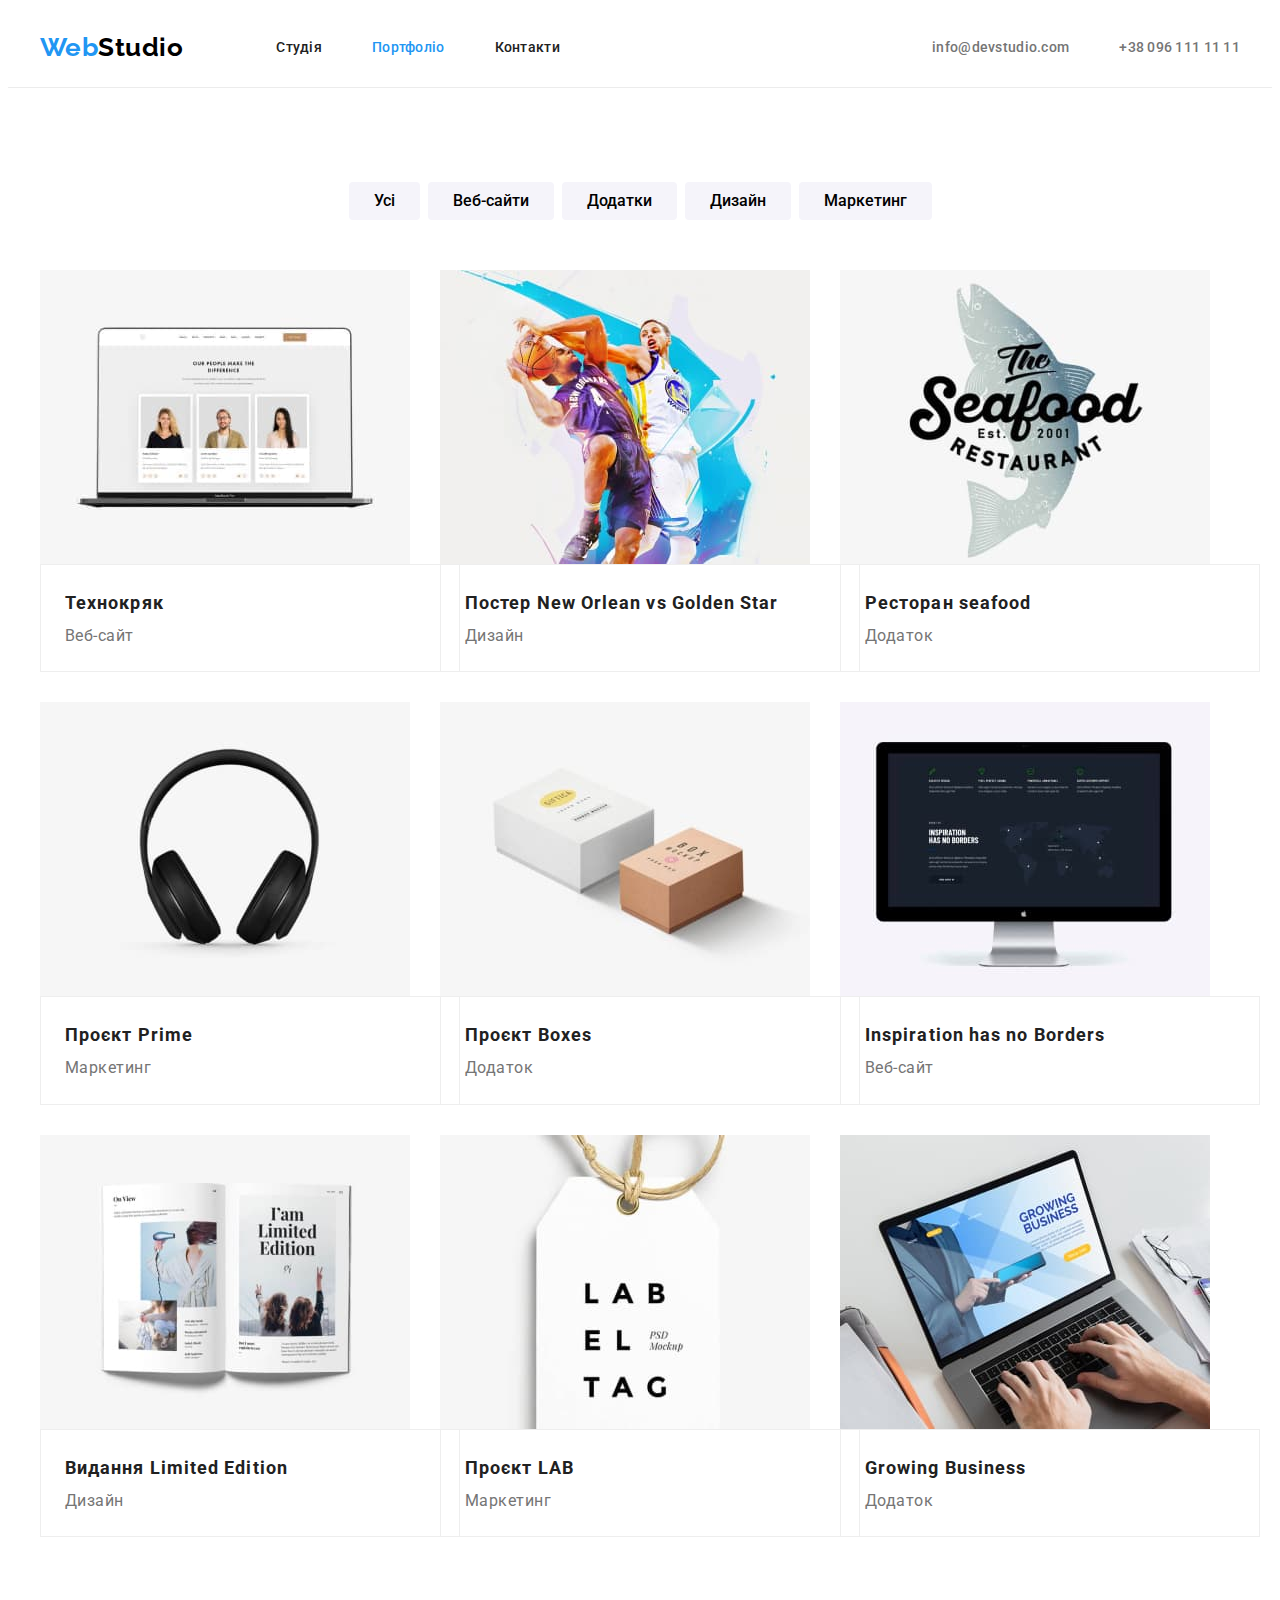
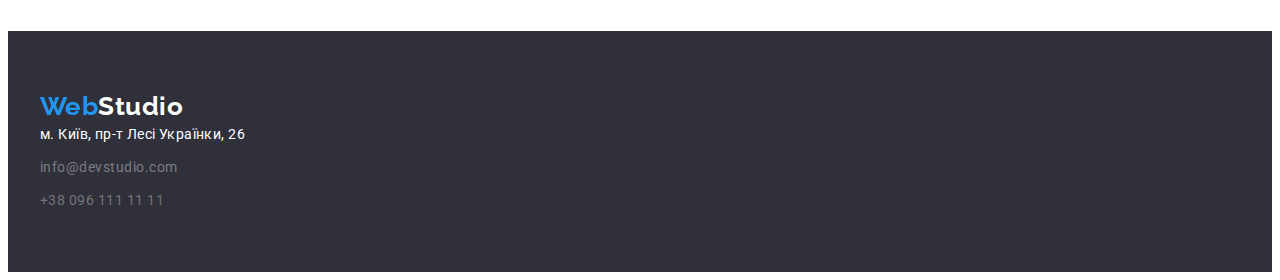
==== portfolio.html @ ef8c0874 "cloned goit-markup-hw-03" ====
<!DOCTYPE html>
<html lang="uk">

<head>
    <meta charset="UTF-8">
    <meta http-equiv="X-UA-Compatible" content="IE=edge">
    <meta name="viewport" content="width=device-width, initial-scale=1.0">
    <link rel="preconnect" href="https://fonts.googleapis.com">
    <link rel="preconnect" href="https://fonts.gstatic.com" crossorigin>
    <link rel="preconnect" href="https://fonts.googleapis.com">
    <link rel="preconnect" href="https://fonts.gstatic.com" crossorigin>
    <link
        href="https://fonts.googleapis.com/css2?family=Raleway:wght@700&family=Roboto:ital,wght@0,400;0,500;0,700;0,900;1,400&display=swap"
        rel="stylesheet">
    <link rel="stylesheet" href="https://cdnjs.cloudflare.com/ajax/libs/modern-normalize/1.1.0/modern-normalize.min.css"
        integrity="sha512-wpPYUAdjBVSE4KJnH1VR1HeZfpl1ub8YT/NKx4PuQ5NmX2tKuGu6U/JRp5y+Y8XG2tV+wKQpNHVUX03MfMFn9Q=="
        crossorigin="anonymous" referrerpolicy="no-referrer" />
    <link rel="stylesheet" href="./css/styles.css">
    <title>Головна</title>
</head>

<body>
<header>
    <div class="container main-nav">
        <!--логотип-->

        <a href="./index.html" class="logo-link"><span class="logo-blue">Web</span><span
                class="logo-black">Studio</span></a>
        <!--навігація-->

        <ul class="site-nav">
            <li class="item"><a href="./index.html">Студія</a></li>
            <li class="item"><a href="./portfolio.html" class="current">Портфоліо</a></li>
            <li class="item"><a href="">Контакти</a></li>
        </ul>
        </nav>

        <!--contacts-->

        <ul class="contacts">
            <li class="item"><a href="mailto:info@devstudio.com" class="cont-email">info@devstudio.com</a></li>
            <li class="item"><a href="tel:00380961111111" class="phone"></a>+38 096 111 11 11</li>
        </ul>
    </div>
</header>
    <main>
        <section class="section section-filter">
            <div class="container">
                <ul class="filter">
                    <li class="item"><button type="button">Усі</button></li>
                    <li class="item"><button type="button">Веб-сайти</button></li>
                    <li class="item"><button type="button">Додатки</button></li>
                    <li class="item"><button type="button">Дизайн</button></li>
                    <li class="item"><button type="button">Маркетинг</button></li>
                </ul>
                <ul class="filter-cards">
                    <li class="item">
                            <img src="./images/technocrack.jpg" alt="technocrack" width="370">
                            <div class="cards-content">
                                <h3>Технокряк</h3>
                                <p>Веб-сайт</p>
                            </div>
                    </li>
                    <li class="item">
                            <img src="./images/orleans.jpg" alt="orleans vs golden state" width="370">
                            <div class="cards-content">
                                <h3>Постер New Orlean vs Golden Star</h3>
                                <p>Дизайн</p>
                            </div>
                    </li>
                    <li class="item">
                            <img src="./images/seafood.jpg" alt="seafood" width="370">
                            <div class="cards-content">
                                <h3>Ресторан seafood</h3>
                                <p>Додаток</p>
                            </div>
                    </li>
                    <li class="item">
                            <img src="./images/prime.jpg" alt="Headphone Prime" width="370">
                            <div class="cards-content">
                                <h3>Проєкт Prime</h3>
                                <p>Маркетинг</p>
                            </div>
                    </li>
                    <li class="item">
                            <img src="./images/boxes.jpg" alt="boxes" width="370">
                            <div class="cards-content">
                                <h3>Проєкт Boxes</h3>
                                <p>Додаток</p>
                            </div>    
                    </li>
                    <li class="item">
                            <img src="./images/inspiration.jpg" alt="display" width="370">
                            <div class="cards-content">
                                <h3>Inspiration has no Borders</h3>
                                <p>Веб-сайт</p>
                            </div>
                    </li>
                    <li class="item">
                            <img src="./images/limitededition.jpg" alt="book" width="370">
                            <div class="cards-content">
                                <h3>Видання Limited Edition</h3>
                                <p>Дизайн</p>
                            </div>         
                    </li>
                    <li class="item">
                            <img src="./images/lab.jpg" alt="label" width="370">
                            <div class="cards-content">
                                <h3>Проєкт LAB</h3>
                                <p>Маркетинг</p>
                            </div>
                    </li>
                    <li class="item">
                            <img src="./images/growingbusiness.jpg" alt="laptop" width="370">
                            <div class="cards-content">
                                <h3>Growing Business</h3>
                                <p>Додаток</p>
                            </div> 
                    </li>
                </ul>
            </div>
        </section>
        
    </main>
        
            <footer class="footer footer-contacts">
                <div class="container">
                    <!--логотип-->
                    <div class="footer-info">
                        <a href="./index.html" class="logo-link"><span class="logo-blue">Web</span><span
                                class="logo-white">Studio</span></a>
                        <address class="contacts-item">
                            м. Київ, пр-т Лесі Українки, 26
                        </address>
                        <ul class="footer-contacts contacts-list">
                            <li><a href="mailto:info@devstudio.com" class="contacts-item">info@devstudio.com</a></li>
                            <li><a href="tel:00380961111111" class="contacts-item"></a>+38 096 111 11 11</li>
                        </ul>
                    </div>
                </div>
            </footer>
        
</body>   
</html>
---- css/styles.css ----
:root {
    --primary-text-color: #757575;
    --primary-title-color: #212121;
    --primary-link-color: #212121;
    --link-hover-color: #2196f3;
}
.container {
    width: 1200px;
    padding-left: 15px;
    padding-right: 15px;
    margin-left: auto;
    margin-right: auto;
}
/* Utilites */
a {
    cursor: pointer;
}
p {
    margin: 0px;
}
ul {
    margin: 0;
}
h1
h2
h3
h4
h5
h6 {
    margin: 0px;
}
img {
    display: block;
    margin: 0px;
}
.section {
    padding-bottom: 94px;
}
/* background color */
header {
    border-bottom: 1px solid #ECECEC;
}
body {
    background-color: #ffffff;
    color: var(--primary-text-color);
    font-family: Roboto, sans-serif;
    letter-spacing: 0.03em;
}
/* logo */
.logo-link {
    text-decoration: none;
    font-family: 'Raleway';
    font-style: normal;
    font-weight: 700;
    font-size: 26px;
    line-height: 1.2;
    display: inline-block;
}
.logo-blue {
    color: var(--link-hover-color);
}
.logo-black {
    color: #000000;
}
.logo-link:focus {
    color: var(--link-hover-color);
}
/* навігація */
.site-nav {
    display: flex;
    margin-left: 93px; 
    list-style: none;
    padding: 0px;
}
/* .site-nav .item {
    margin-right: 50px;
}
.site-nav .item:last-child {
    margin-right: 0px;
} */
/* .site-nav .item:not(last-child) {
    margin-right: 50px;
} */
.section {
    padding-top: 94px;
    padding-bottom: 94px;
}
.main-nav {
    display: flex;
    align-items: center;
    
}
.site-nav .item + .item {
    margin-left: 50px;
}

.site-nav a {
    display: block;
    padding-top: 32px;
    padding-bottom: 32px;
    text-decoration: none;
    color: var(--primary-link-color);
    font-weight: 500;
    font-size: 14px;
    line-height: 1.1;
    letter-spacing: 0.02em;
}
.site-nav a:hover {
    color: var(--link-hover-color);
    text-decoration: none;
}
.site-nav .current {
    color: var(--link-hover-color);
}
.site-nav a:focus {
    color:var(--link-hover-color);
}
/* contacts */
ul.contacts {
color: var(--primary-text-color);
list-style-type: none;
}

ul.contacts>li {
    font-weight: 500;
    font-size: 14px;
    line-height: 1.1;
    letter-spacing: 0.02em;
}
ul.contacts {
    display: flex;
}
ul.contacts .item + .item {
    margin-left: 50px;
}
.contacts {
    padding: 0px;
    margin: 0px;
    list-style: none;
    margin-left: auto;
}
.cont-email:hover { 
    color:var(--link-hover-color);
}
.cont-email{
    color: var(--primary-text-color);
    text-decoration: none;
}
/* hero */
.section-hero {
    padding-top: 200px;
    padding-bottom: 200px;
}
.hero h1 {
    margin-top: 0px;
    color: #ffffff;
    text-align: center;
    font-weight: 900;
    font-size: 44px;
    line-height: 1.4;
    letter-spacing: 0.06em;
    text-transform: uppercase;
    margin-bottom: 30px;
    
}
.hero {
    background-color: #2f303a;
    text-align: center;
}
.button {
    background: var(--link-hover-color);
    min-width: 216px;
    height: 50px;
    top: 430px;
    font-family: 'Roboto';
    font-weight: 700;
    font-size: 16px;
    line-height: 1.9;
    display: inline-block;
    border-radius: 4px;
    padding: 10px 34px;
    letter-spacing: 0.06em;
    color: #ffffff;
    margin: 0 auto;
    text-align: center;
    border: transparent;
    box-shadow: 0px 4px 4px rgba(0, 0, 0, 0.15);
}

/* page */
.page ul {
    /* display: inline-block; */
    justify-content: center;
    list-style-type: none;
    padding:0px;
}
.page-list {
    display: flex;
    /* flex-wrap: wrap; */
}
.page h3 {
    color: var(--primary-title-color);
    font-size: 14px;
    line-height: 1.1;
    text-transform: uppercase;
    margin-top: 0px;
    margin-bottom: 10px;
}
.page .item {
    display: inline-block;
    width: 270px;
    vertical-align: top;
    font-size: 14px;
    margin-right: 30px;
    line-height: 1.7;
}
.page-list>.item:nth-last-child(1) {
    margin-right: 0;
}

/* our activities */
.section-activities {
    padding-top: 0px;
}
.activities {
    text-align: center;
    margin-top: 0px;
    /* padding-bottom: 94px; */
}
.activities h2 {
    text-align: center;
    color: var(--primary-title-color);
    font-size: 36px;
    line-height: 1.2;
    text-align: center;
    margin-top: 0px;
    margin-bottom: 50px;
}
.activities-list {
    display: flex;
    justify-content: space-between;
    margin-top: 0;
    margin-bottom: 0;
    padding: 0;
}
.section .activities ul li {
    margin: 0;
        padding: 0;
}
.activities-list .item {
    display: inline-block;
    margin: 0;
}
/* our team */
.team {
    justify-content: center;
    text-align: center;
    padding-top: 94px;
    background-color: #F5F4FA;
}
.backgrd {
    background-color: #F5F4FA;
}
.team-cards > .item {
    background: #FFFFFF;
    /* material shadow v1 */
    box-shadow: 0px 1px 3px rgba(0, 0, 0, 0.12), 0px 1px 1px rgba(0, 0, 0, 0.14), 0px 2px 1px rgba(0, 0, 0, 0.2);
    border-radius: 0px 0px 4px 4px;
}
/* .team > .item > .img {
    display: block;
} */
.team h2, 
.team h3 {
    color: var(--primary-title-color);
    text-align: center;
    margin: 0px;
}
.team h2 {
    font-size: 36px;
    line-height: 1.2;
    text-align: center;
    margin-bottom: 50px;
}
.team h3 {
    font-weight: 500;
    font-size: 16px;
    line-height: 1.2;
    text-align: center;
    margin-bottom: 10px;
}
.team-cards {
    display: flex;
    margin: 0;
    padding: 0;
}
.team-cards .item {
    margin-right: 30px;
}
.team-cards .item:nth-child(4n) {
    margin-right: 0px;
}
.team > li {
    margin: 0;
}
.team .item {
    list-style: none;
    padding: 0;
}
.team p {
    text-align: center;
    font-size: 16px;
    line-height: 1.2;
    text-align: center;
}
.team-content {
    padding: 30px;
}
/* footer */
address {
 padding: 0px;
font-size: 14px;
line-height: 1.7;
letter-spacing: 0.03em;
font-family: 'Roboto';
font-style: normal;
font-weight: 400;
color: #FFFFFF;
}
.footer {
    background-color: #2f303a;
}
.bottom-logo {
    margin-bottom: 20px;
}
.logo-white {
    color:#ffffff
}
.footer-info {
    padding-top: 60px;
    padding-bottom: 60px;
}
.contacts-list .contacts-item {
    display: inline-block;
    text-decoration: none;
    color: #FFFFFF60;
}
.contacts-item {
    margin-bottom: 9px;
}

.footer-contacts {
    list-style-type: none;
    font-size: 14px;
    line-height: 1.7;
    margin: 0px;
    padding: 0px;
}
/* .contacts-item {
    margin-bottom: 9px;
} */

/* portfolio page */

/* filter */
.section-filter {
    padding-top: 94px;
    padding-bottom: 94px;
}
.filter {
    display: flex;
    padding: 0px;
    justify-content: center;
    /* padding-bottom: 34px; */
    /* padding-top: 94px; */
    margin: 0;
    margin-bottom: 50px;
}
.filter li {
    list-style: none;
    padding: 0px;
    margin: 0;
}
.filter button {
    font-family: 'Roboto';
    font-weight: 500;
    font-size: 16px;
    line-height: 1.6;
    background-color: #F5F4FA;
    border-radius: 4px;
    border: 0;
    padding: 6px 25px 6px 25px;
}
.filter .item + .item {
    margin-left: 8px;
}
.filter li button:hover {
    background-color: var(--link-hover-color);
    color: #FFFFFF; 
    /*shadow*/
    box-shadow: 0px 3px 1px rgba(0, 0, 0, 0.1), 0px 1px 2px rgba(0, 0, 0, 0.08), 0px 2px 2px rgba(0, 0, 0, 0.12);
}
button {
    cursor: pointer;
}
.filter-cards h3 {
    font-size: 18px;
    line-height: 2.0;
    color: var(--primary-title-color);
    letter-spacing: 0.06em;
    margin: 0;
}
.filter-cards p {
    color: var(--primary-text-color);
    font-size: 16px;
    line-height: 1.9;
}
.filter-cards {
    display: flex;
    flex-wrap: wrap;
    padding: 0;
    margin: 0;
    list-style: none;
    gap: 30px;
}

.filter-cards .item  img {
    display: block;
    margin: 0;
}
.filter-cards .item {
    width: calc((100%-60px)/3);
    padding: 0;
    margin: 0;
    width: 370px;
} 
/* .filter-cards .item:nth-child(3n) {
    margin-right: 0px;
}
.filter-cards .item:nth-last-child(-n+3) {
    margin-bottom: 0px;
} */
.item .cards-content {
    display: inline-block;
    border: 1px solid #EEEEEE;
    width: 370px;
    margin: 0px;
    padding-top: 20px;
    padding-bottom: 20px;
    padding-left: 24px;
    padding-right: 24px;
}
/* .filter-cards .item:not(:nth-last-child(-n+3)) {
    margin-bottom: 30px;
} */
/* .filter-cards .item:not(:nth-child(3n)) {
    margin-right: 30px;
} */
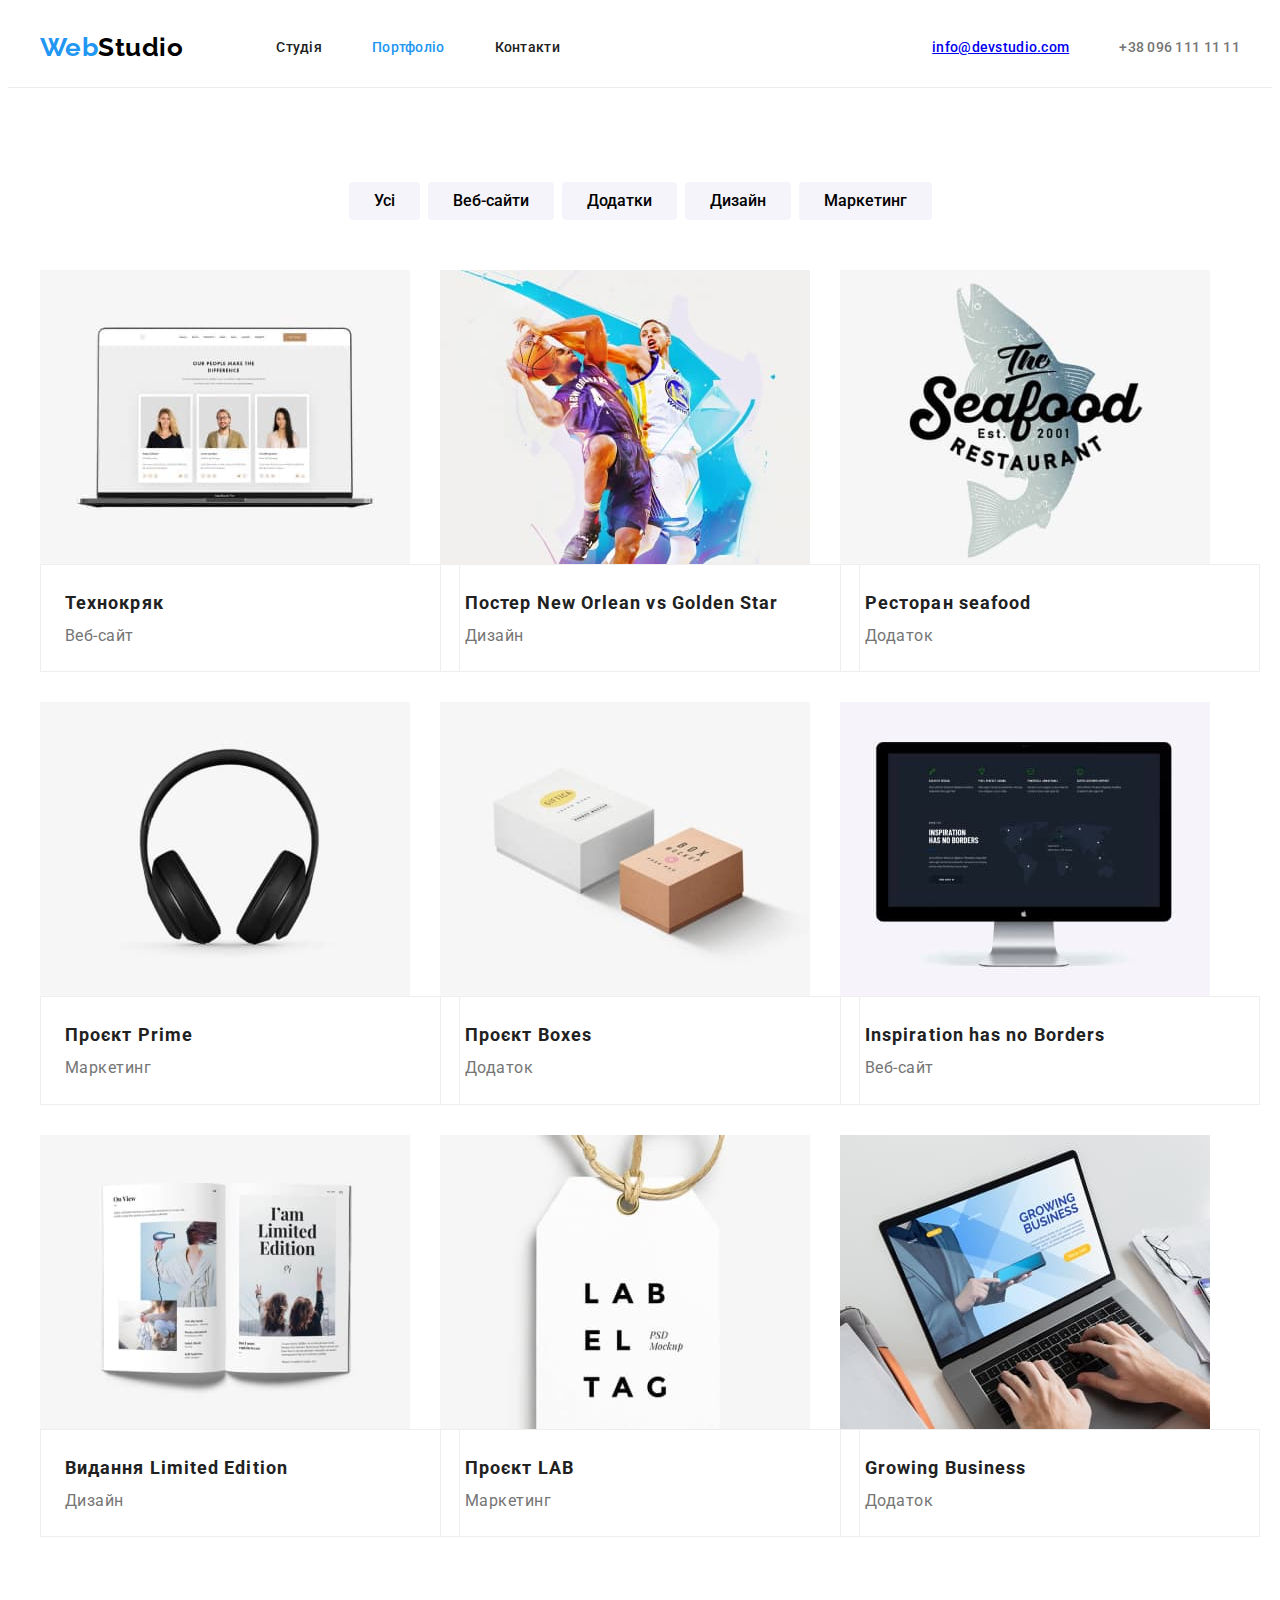
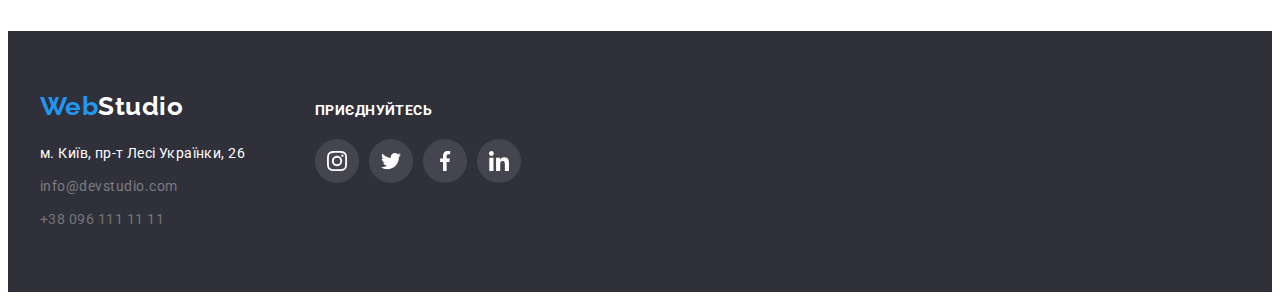
==== commit 73a0c1f3: "hw4finish" ====
--- a/portfolio.html
+++ b/portfolio.html
@@ -56,67 +56,115 @@
                 </ul>
                 <ul class="filter-cards">
                     <li class="item">
+                        <a class="card-link" href="" 
+                            rel="nofollow noopener noreferrer" 
+                            target="_blank" 
+                            aria-label="card1">
                             <img src="./images/technocrack.jpg" alt="technocrack" width="370">
                             <div class="cards-content">
                                 <h3>Технокряк</h3>
                                 <p>Веб-сайт</p>
                             </div>
-                    </li>
-                    <li class="item">
+                        </a>
+                    </li>
+                    <li class="item">
+                        <a class="card-link" href="" 
+                        rel="nofollow noopener noreferrer" 
+                        target="_blank" 
+                        aria-label="card2">
                             <img src="./images/orleans.jpg" alt="orleans vs golden state" width="370">
                             <div class="cards-content">
                                 <h3>Постер New Orlean vs Golden Star</h3>
                                 <p>Дизайн</p>
                             </div>
-                    </li>
-                    <li class="item">
+                        </a>
+                    </li>
+                    <li class="item">
+                        <a class="card-link" href="" 
+                        rel="nofollow noopener noreferrer" 
+                        target="_blank" 
+                        aria-label="card3">
                             <img src="./images/seafood.jpg" alt="seafood" width="370">
                             <div class="cards-content">
                                 <h3>Ресторан seafood</h3>
                                 <p>Додаток</p>
                             </div>
-                    </li>
-                    <li class="item">
+                        </a>
+                    </li>
+                    <li class="item">
+                        <a class="card-link" href="" 
+                        rel="nofollow noopener noreferrer" 
+                        target="_blank" 
+                        aria-label="card4">
                             <img src="./images/prime.jpg" alt="Headphone Prime" width="370">
                             <div class="cards-content">
                                 <h3>Проєкт Prime</h3>
                                 <p>Маркетинг</p>
                             </div>
-                    </li>
-                    <li class="item">
+                        </a>
+                    </li>
+                    <li class="item">
+                        <a class="card-link" 
+                            href=""
+                            rel="nofollow noopener noreferrer"
+                            target="_blank"
+                            aria-label="card5">
                             <img src="./images/boxes.jpg" alt="boxes" width="370">
                             <div class="cards-content">
                                 <h3>Проєкт Boxes</h3>
                                 <p>Додаток</p>
-                            </div>    
-                    </li>
-                    <li class="item">
+                            </div>
+                        </a>    
+                    </li>
+                    <li class="item">
+                        <a class="card-link" 
+                            href="" 
+                            rel="nofollow noopener noreferrer" 
+                            target="_blank" 
+                            aria-label="card6">
                             <img src="./images/inspiration.jpg" alt="display" width="370">
                             <div class="cards-content">
                                 <h3>Inspiration has no Borders</h3>
                                 <p>Веб-сайт</p>
                             </div>
-                    </li>
-                    <li class="item">
+                        </a>
+                    </li>
+                    <li class="item">
+                        <a class="card-link" 
+                            href="" 
+                            rel="nofollow noopener noreferrer" 
+                            target="_blank" 
+                            aria-label="card7">
                             <img src="./images/limitededition.jpg" alt="book" width="370">
                             <div class="cards-content">
                                 <h3>Видання Limited Edition</h3>
                                 <p>Дизайн</p>
-                            </div>         
-                    </li>
-                    <li class="item">
+                            </div>  
+                        </a>       
+                    </li>
+                    <li class="item">
+                        <a class="card-link" href="" 
+                            rel="nofollow noopener noreferrer" 
+                            target="_blank" 
+                            aria-label="card8">
                             <img src="./images/lab.jpg" alt="label" width="370">
                             <div class="cards-content">
                                 <h3>Проєкт LAB</h3>
                                 <p>Маркетинг</p>
                             </div>
-                    </li>
-                    <li class="item">
+                        </a>
+                    </li>
+                    <li class="item">
+                        <a class="card-link" href="" 
+                            rel="nofollow noopener noreferrer" 
+                            target="_blank" 
+                            aria-label="card9">
                             <img src="./images/growingbusiness.jpg" alt="laptop" width="370">
                             <div class="cards-content">
                                 <h3>Growing Business</h3>
                                 <p>Додаток</p>
                             </div> 
+                        </a>
                     </li>
                 </ul>
             </div>
@@ -124,22 +172,60 @@
         
     </main>
         
-            <footer class="footer footer-contacts">
-                <div class="container">
-                    <!--логотип-->
-                    <div class="footer-info">
-                        <a href="./index.html" class="logo-link"><span class="logo-blue">Web</span><span
-                                class="logo-white">Studio</span></a>
-                        <address class="contacts-item">
-                            м. Київ, пр-т Лесі Українки, 26
-                        </address>
-                        <ul class="footer-contacts contacts-list">
-                            <li><a href="mailto:info@devstudio.com" class="contacts-item">info@devstudio.com</a></li>
-                            <li><a href="tel:00380961111111" class="contacts-item"></a>+38 096 111 11 11</li>
-                        </ul>
-                    </div>
+        <footer class="footer footer-contacts">
+            <div class="container footer-container">
+                <!--логотип-->
+                <div class="footer-info">
+                    <a href="./index.html" class="logo-link bottom-logo"><span class="logo-blue">Web</span><span
+                            class="logo-white">Studio</span></a>
+                    <address class="contacts-item">
+                        м. Київ, пр-т Лесі Українки, 26
+                    </address>
+                    <ul class="footer-contacts contacts-list">
+                        <li><a href="mailto:info@devstudio.com" class="contacts-item">info@devstudio.com</a></li>
+                        <li><a href="tel:00380961111111" class="contacts-item"></a>+38 096 111 11 11</li>
+                    </ul>
+        
                 </div>
-            </footer>
-        
-</body>   
-</html>+                <div class="footer-socials">
+                    <strong class="join">приєднуйтесь</strong>
+                    <ul class="footer-social-list">
+                        <li class="social-item">
+                            <a href="#" class="social-link-footer">
+                                <svg class="icon-social" width="20" height="20">
+                                    <use href="./images/icons.svg#icon-instagram-2">
+                                    </use>
+                                </svg>
+                            </a>
+                        </li>
+                        <li class="social-item">
+                            <a href="#" class="social-link-footer">
+                                <svg class="icon-social" width="20" height="20">
+                                    <use href="./images/icons.svg#icon-twitter-1">
+                                    </use>
+                                </svg>
+                            </a>
+                        </li>
+                        <li class="social-item">
+                            <a href="#" class="social-link-footer">
+                                <svg class="icon-social" width="20" height="20">
+                                    <use href="./images/icons.svg#icon-facebook-1">
+                                    </use>
+                                </svg>
+                            </a>
+                        </li>
+                        <li class="social-item">
+                            <a href="#" class="social-link-footer">
+                                <svg class="icon-social" width="20" height="20">
+                                    <use href="./images/icons.svg#icon-linkedin-1">
+                                    </use>
+                                </svg>
+                            </a>
+                        </li>
+                    </ul>
+                </div>
+            </div>
+        </footer>
+        </body>
+        
+        </html>--- a/css/styles.css
+++ b/css/styles.css
@@ -20,6 +20,7 @@
 }
 ul {
     margin: 0;
+    list-style: none;
 }
 h1
 h2
@@ -134,18 +135,36 @@
     margin-left: 50px;
 }
 .contacts {
+    justify-content: center;
     padding: 0px;
     margin: 0px;
     list-style: none;
     margin-left: auto;
 }
-.cont-email:hover { 
-    color:var(--link-hover-color);
-}
-.cont-email{
+
+
+.cont-links {
     color: var(--primary-text-color);
     text-decoration: none;
-}
+    display: flex;
+}
+.cont-links:hover {
+    color: var(--link-hover-color);
+}
+.cont-links:focus {
+    color: var(--link-hover-color);
+}
+.icons-contact {
+    display: block;
+    text-align: center; 
+    fill: currentColor;
+    margin-right: 10px; 
+}
+.cont-links:hover .icons-contact,
+.cont-links:focus .icons-contact {
+    fill: var(--link-hover-color);
+}
+
 /* hero */
 .section-hero {
     padding-top: 200px;
@@ -164,7 +183,16 @@
     
 }
 .hero {
-    background-color: #2f303a;
+    max-width: 1600px;
+    background-color: #2F303A;
+    background-image: linear-gradient(
+        to bottom,
+        rgba(47, 48, 58, 0.4), 
+        rgba(47, 48, 58, 0.4)), 
+        url(../images/bckgrd.jpeg);
+    background-repeat: no-repeat;
+    background-size: cover;
+    background-position: center;
     text-align: center;
 }
 .button {
@@ -188,6 +216,17 @@
 }
 
 /* page */
+/* .icon-page {
+    outline: auto;
+} */
+.icons-page {
+    display: flex;
+    background-color: #F5F4FA;
+    justify-content: center;
+    height: 120px;
+    align-items: center;
+    margin-bottom: 30px;
+}
 .page ul {
     /* display: inline-block; */
     justify-content: center;
@@ -217,6 +256,10 @@
 .page-list>.item:nth-last-child(1) {
     margin-right: 0;
 }
+.icons-page {
+    --color1: #212121;
+    --color2: #2196F3;
+}
 
 /* our activities */
 .section-activities {
@@ -245,7 +288,7 @@
 }
 .section .activities ul li {
     margin: 0;
-        padding: 0;
+    padding: 0;
 }
 .activities-list .item {
     display: inline-block;
@@ -312,20 +355,129 @@
     font-size: 16px;
     line-height: 1.2;
     text-align: center;
+    margin-bottom: 16px;
 }
 .team-content {
     padding: 30px;
 }
+.social-list {
+    display: flex;
+    align-items: center;
+    justify-content: center;
+    padding: 0;
+    gap: 10px;
+}
+.social-link {
+    display: flex;
+    padding: 12px;
+    width: 44px;
+    height: 44px;
+    background-color: #ffffff;
+    color:#AFB1B8;
+    border-radius: 50%;
+    align-items: center;
+    justify-content: center;
+}
+.social-link:hover,
+.social-link:focus {
+    background-color: #2196F3;
+}
+.icon-social {
+    fill:currentColor;
+}
+.social-link:hover .icon-social,
+.social-link:focus .icon-social {
+    fill: #ffffff;
+}
+
+/* Customers */
+.customers h2 {
+    font-weight: 700;
+    font-size: 36px;
+    line-height: 1.2;
+    text-align: center;
+    letter-spacing: 0.03em;
+    color: var(--primary-title-color);
+    margin: 0;
+    margin-bottom: 50px;
+}
+.customers-list {
+    display: flex;
+    padding: 0;
+    align-items: center;
+    justify-content: center;
+    gap: 30px;
+}
+.customers-link {
+    display: flex;
+    align-items: center;
+    justify-content: center;
+    border: 1px solid #AFB1B8;
+    border-radius: 4px;
+    color: #AFB1B8;
+    width: 170px;
+    height: 92px;
+}
+.customers-link:hover,
+.customers-link:focus {
+    border: 1px solid var(--link-hover-color);
+}
+.icon-logo {
+    fill: currentColor;
+}
+.customers-link:hover .icon-logo,
+.customers-link:focus .icon-logo {
+    fill: var(--link-hover-color);
+}
 /* footer */
+.footer-container {
+    display: flex;
+    align-items: baseline;
+}
+.footer-socials {
+    margin-left: 70px;
+}
+/* footer social links */
+.footer-social-list {
+    display: flex;
+    align-items: center;
+    justify-content: center;
+    padding: 0px;
+    gap: 10px;
+}
+.social-link-footer {
+    display: flex;
+    align-items: center;
+    justify-content: center;
+    width: 44px;
+    height: 44px;
+    background-color: rgba(255, 255, 255, 0.1);
+    color: #ffffff;
+    border-radius: 50%;
+}
+.social-link-footer:hover,
+.social-link-footer:focus {
+    background-color: var(--link-hover-color);
+}
+.footer-socials .join {
+    display: inline-block;
+    font-weight: 700;
+    font-size: 14px;
+    line-height: 1.1;
+    letter-spacing: 0.03em;
+    text-transform: uppercase;
+    color: #ffffff;
+    margin-bottom: 20px;
+}
 address {
- padding: 0px;
-font-size: 14px;
-line-height: 1.7;
-letter-spacing: 0.03em;
-font-family: 'Roboto';
-font-style: normal;
-font-weight: 400;
-color: #FFFFFF;
+    padding: 0px;
+    font-size: 14px;
+    line-height: 1.7;
+    letter-spacing: 0.03em;
+    font-family: 'Roboto';
+    font-style: normal;
+    font-weight: 400;
+    color: #ffffff;
 }
 .footer {
     background-color: #2f303a;
@@ -336,14 +488,11 @@
 .logo-white {
     color:#ffffff
 }
-.footer-info {
-    padding-top: 60px;
-    padding-bottom: 60px;
-}
+
 .contacts-list .contacts-item {
     display: inline-block;
     text-decoration: none;
-    color: #FFFFFF60;
+    color: #ffffff60;
 }
 .contacts-item {
     margin-bottom: 9px;
@@ -356,6 +505,11 @@
     margin: 0px;
     padding: 0px;
 }
+.footer {
+    padding-top: 60px;
+    padding-bottom: 60px;
+}
+
 /* .contacts-item {
     margin-bottom: 9px;
 } */
@@ -398,7 +552,6 @@
     background-color: var(--link-hover-color);
     color: #FFFFFF; 
     /*shadow*/
-    box-shadow: 0px 3px 1px rgba(0, 0, 0, 0.1), 0px 1px 2px rgba(0, 0, 0, 0.08), 0px 2px 2px rgba(0, 0, 0, 0.12);
 }
 button {
     cursor: pointer;
@@ -450,6 +603,13 @@
     padding-left: 24px;
     padding-right: 24px;
 }
+.card-link {
+    display: block;
+}
+.card-link:hover,
+.card-link:focus {
+    box-shadow: 0px 3px 1px rgba(0, 0, 0, 0.1), 0px 1px 2px rgba(0, 0, 0, 0.08), 0px 2px 2px rgba(0, 0, 0, 0.12);
+}
 /* .filter-cards .item:not(:nth-last-child(-n+3)) {
     margin-bottom: 30px;
 } */
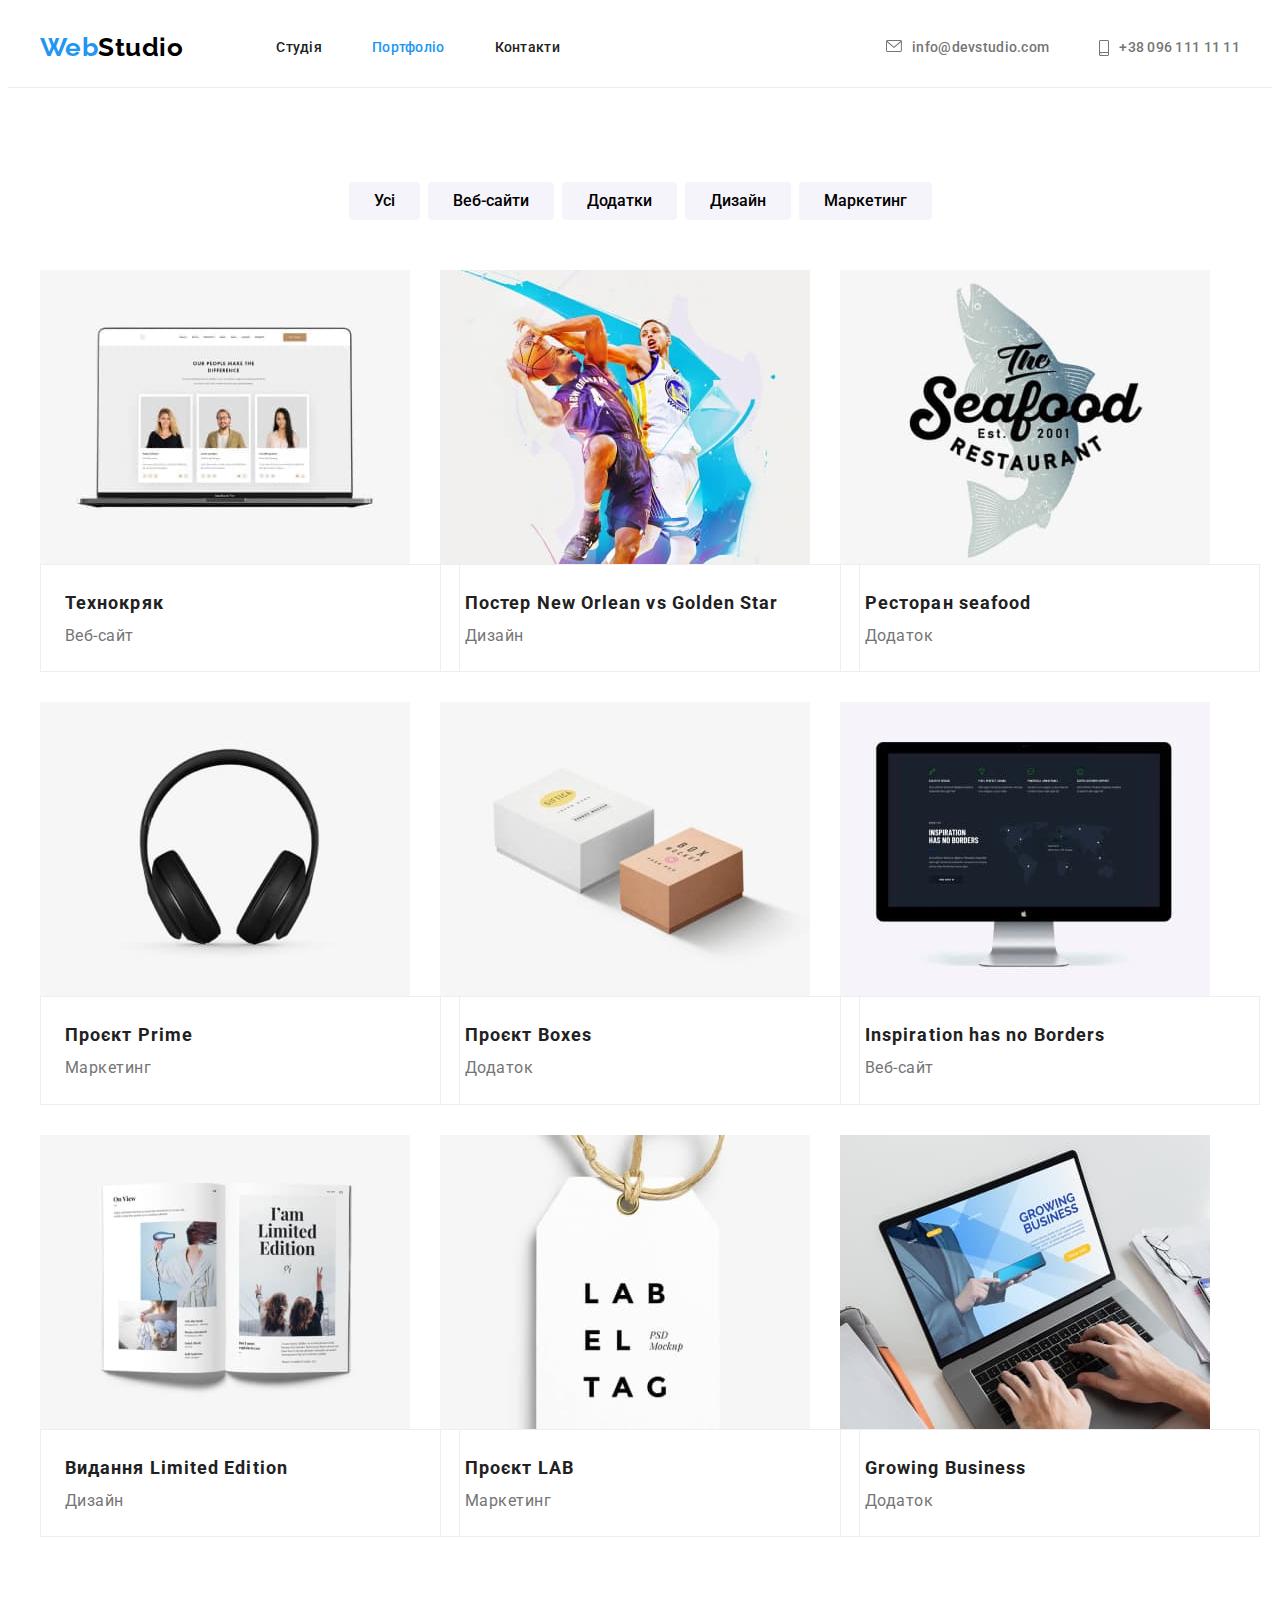
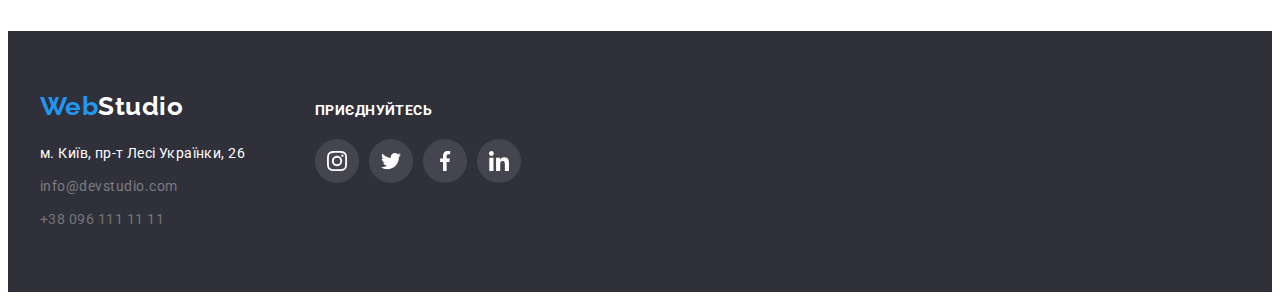
==== commit 34eef068: "виправив бордер радіуси, виправив іконки контктів" ====
--- a/portfolio.html
+++ b/portfolio.html
@@ -38,10 +38,26 @@
 
         <!--contacts-->
 
-        <ul class="contacts">
-            <li class="item"><a href="mailto:info@devstudio.com" class="cont-email">info@devstudio.com</a></li>
-            <li class="item"><a href="tel:00380961111111" class="phone"></a>+38 096 111 11 11</li>
-        </ul>
+    <ul class="contacts">
+        <li class="item">
+            <a class="cont-email cont-links" href="mailto:info@devstudio.com" rel="nofollow noopener noreferrer">
+                <svg class="icons-contact" width="16" height="12">
+                    <use href="./images/icons.svg#icon-envelope">
+                    </use>
+                </svg>
+                info@devstudio.com
+            </a>
+        </li>
+        <li class="item">
+            <a href="tel:00380961111111" class="phone cont-links">
+                <svg class="icons-contact" width="10" height="16">
+                    <use href="./images/icons.svg#icon-smartphone">
+                    </use>
+                </svg>
+                +38 096 111 11 11
+            </a>
+        </li>
+    </ul>
     </div>
 </header>
     <main>
--- a/css/styles.css
+++ b/css/styles.css
@@ -194,6 +194,8 @@
     background-size: cover;
     background-position: center;
     text-align: center;
+    justify-content: center;
+    align-items: center;
 }
 .button {
     background: var(--link-hover-color);
@@ -226,6 +228,7 @@
     height: 120px;
     align-items: center;
     margin-bottom: 30px;
+    border-radius: 4px;
 }
 .page ul {
     /* display: inline-block; */
@@ -417,6 +420,7 @@
     color: #AFB1B8;
     width: 170px;
     height: 92px;
+    border-radius: 4px
 }
 .customers-link:hover,
 .customers-link:focus {
@@ -548,10 +552,14 @@
 .filter .item + .item {
     margin-left: 8px;
 }
-.filter li button:hover {
+.filter li button:hover,
+.filter li button:focus {
     background-color: var(--link-hover-color);
     color: #FFFFFF; 
     /*shadow*/
+    box-shadow: 0px 3px 1px rgba(0, 0, 0, 0.1), 
+    0px 1px 2px rgba(0, 0, 0, 0.08), 
+    0px 2px 2px rgba(0, 0, 0, 0.12);
 }
 button {
     cursor: pointer;
@@ -608,7 +616,9 @@
 }
 .card-link:hover,
 .card-link:focus {
-    box-shadow: 0px 3px 1px rgba(0, 0, 0, 0.1), 0px 1px 2px rgba(0, 0, 0, 0.08), 0px 2px 2px rgba(0, 0, 0, 0.12);
+    box-shadow: 0px 1px 1px rgba(0, 0, 0, 0.12), 
+    0px 4px 4px rgba(0, 0, 0, 0.06), 
+    1px 4px 6px rgba(0, 0, 0, 0.16);
 }
 /* .filter-cards .item:not(:nth-last-child(-n+3)) {
     margin-bottom: 30px;
